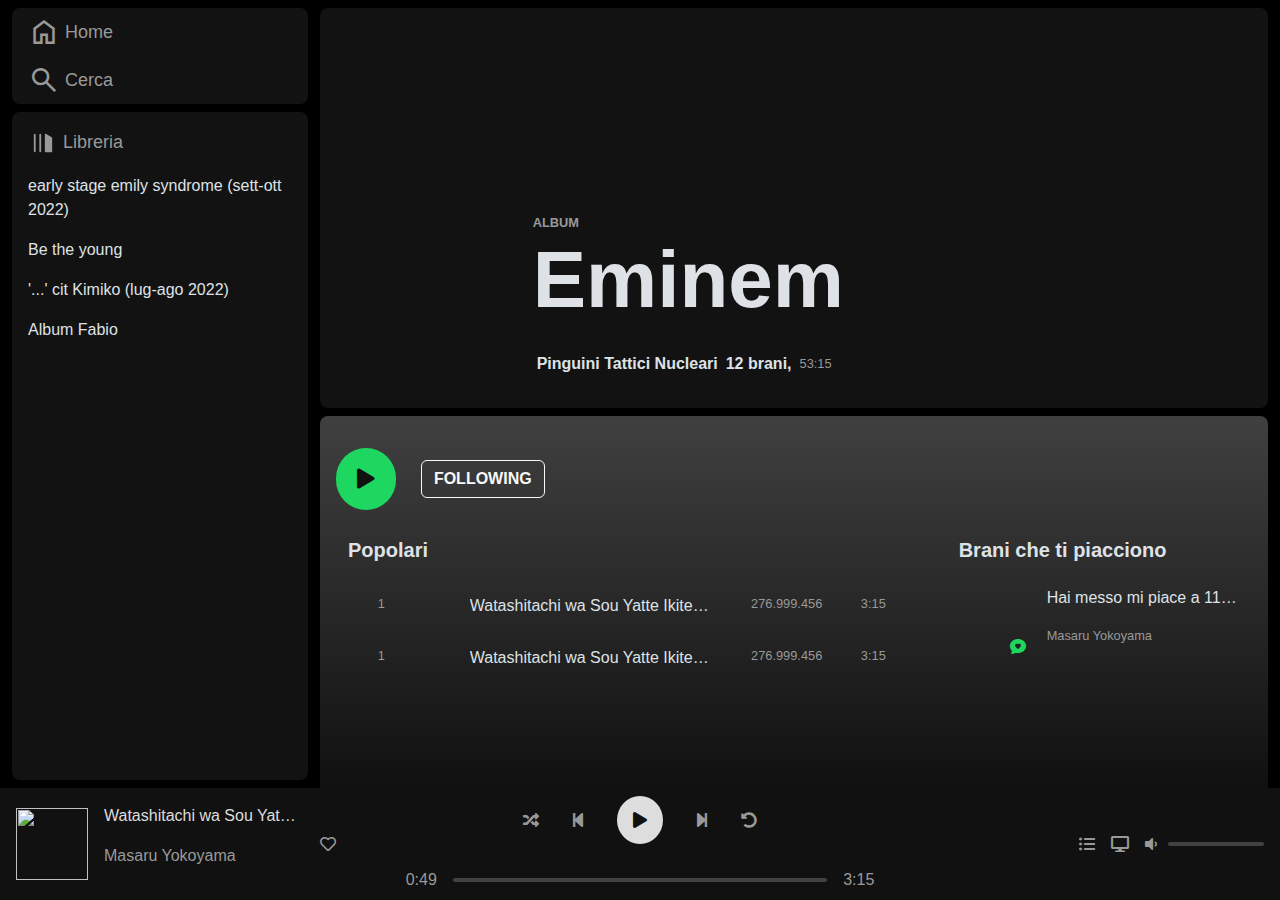
==== album.html @ b67a8862 "Started Artist" ====
<!DOCTYPE html>
<html lang="it">

<head>
  <meta charset="UTF-8" />
  <meta name="viewport" content="width=device-width, initial-scale=1.0" />
  <title>Spotify</title>

  <!-- Bootstrap -->
  <link href="https://cdn.jsdelivr.net/npm/bootstrap@5.3.3/dist/css/bootstrap.min.css" rel="stylesheet"
    integrity="sha384-QWTKZyjpPEjISv5WaRU9OFeRpok6YctnYmDr5pNlyT2bRjXh0JMhjY6hW+ALEwIH" crossorigin="anonymous" />
  <link rel="stylesheet" href="https://cdn.jsdelivr.net/npm/bootstrap-icons@1.11.3/font/bootstrap-icons.min.css" />
  <link rel="stylesheet" href="https://cdnjs.cloudflare.com/ajax/libs/font-awesome/5.15.4/css/all.min.css"
    integrity="sha512-1ycn6IcaQQ40/MKBW2W4Rhis/DbILU74C1vSrLJxCq57o941Ym01SwNsOMqvEBFlcgUa6xLiPY/NS5R+E6ztJQ=="
    crossorigin="anonymous" referrerpolicy="no-referrer" />
  <link rel="stylesheet"
    href="https://fonts.googleapis.com/css2?family=Material+Symbols+Outlined:opsz,wght,FILL,GRAD@24,200,0,0" />
  <link rel="stylesheet" href="assets/css/style.css" />
</head>

<body data-bs-theme="dark">
  <div class="container-fluid mainHeight">
    <div class="row">
      <div class="col-3">
        <nav class="parte_grigia rounded-3 my-2">
          <ul class="nav flex-column">
            <li class="nav-item">
              <a class="nav-link d-flex align-items-center fs-6" aria-current="page" href="index.html"><span
                  class="material-symbols-outlined fs-2"> home </span>&nbsp;Home</a>
            </li>
            <li class="nav-item">
              <a class="nav-link d-flex align-items-center fs-6" href="#"><span class="material-symbols-outlined fs-2">
                  search </span>&nbsp;Cerca</a>
            </li>
          </ul>
        </nav>
        <aside class="parte_grigia rounded-3 p-3 my-2">
          <!--da popolare con js-->
          <a href="#" class="nav-link fs-6 mb-3"><svg data-encore-id="icon" role="img" aria-hidden="true"
              viewBox="0 0 24 24" class="Svg-sc-ytk21e-0 bneLcE">
              <path
                d="M3 22a1 1 0 0 1-1-1V3a1 1 0 0 1 2 0v18a1 1 0 0 1-1 1zM15.5 2.134A1 1 0 0 0 14 3v18a1 1 0 0 0 1 1h6a1 1 0 0 0 1-1V6.464a1 1 0 0 0-.5-.866l-6-3.464zM9 2a1 1 0 0 0-1 1v18a1 1 0 1 0 2 0V3a1 1 0 0 0-1-1z">
              </path>
            </svg>
            Libreria</a>
          <p>early stage emily syndrome (sett-ott 2022)</p>
          <p></p>
          <p>Be the young</p>
          <p>'...' cit Kimiko (lug-ago 2022)</p>
          <p id="5327691">Album Fabio</p>
        </aside>
      </div>

      <main class="col-9 ps-0">
        <div class="parte_grigia rounded-3 p-3 my-2 d-flex flex-column justify-content-end" id="artistImage">

          <div class="container">
            <div class="row">
              <div class="col-2 mx-3">

                <div class="col-1">
                  <img
                    src="https://hips.hearstapps.com/hmg-prod/images/eminem-a-k-a-marshall-bruce-mathers-iii-attends-a-ceremony-news-photo-1698936282.jpg?crop=1.00xw:0.667xh;0,0.0380xh&resize=640:*"
                    alt="" id="cover" width="200px" />

                </div>

              </div>
              <div class="col-9">
                <div class="align-items-center">
                  <p class="fw-bold newclass mt-3 mb-0">ALBUM</p>
                </div>
                <h1 class="fw-bold display-1" id="artistName">Eminem</h1>

                <div class="d-flex align-items-center">
                  <div>
                    <img
                      src="https://hips.hearstapps.com/hmg-prod/images/eminem-a-k-a-marshall-bruce-mathers-iii-attends-a-ceremony-news-photo-1698936282.jpg?crop=1.00xw:0.667xh;0,0.0380xh&resize=640:*"
                      alt="" id="cover" width="25px" class="rounded-5 mb-1" />

                  </div>
                  <p class="fw-bold d-inline mt-3 mx-1">Pinguini Tattici Nucleari</p>
                  <p class="fw-bold d-inline mt-3 mx-1">12 brani,</p>
                  <p class=" newclass d-inline mt-3 mx-1">53:15</p>
                </div>
              </div>
            </div>
          </div>
        </div>


        <div class="rounded-3 p-3 my-2 sfondoGradiente">
          <p class="mt-3">
            <button class="btn rounded-5 text-black p-0 fs-5" id="btnGreen">
              <i class="play-pause fas fa-play" id="play"></i></button>&nbsp;
            <button class="btn btn-outline-light ms-3 fw-semibold">
              FOLLOWING
            </button>
          </p>
          <div class="container-fluid mt-4">
            <div class="row py-1">
              <!-- Contenitore 1 (8 colonne) -->
              <div class="col-8">
                <h5 class="fw-bold mb-4">Popolari</h5>

                <div class="container">
                  <div class="row">
                    <!-- Div 1 (1 colonne) -->
                    <div class="col-1 text-end newclass pt-2">
                      <p>1</p>
                    </div>

                    <!-- Div 2 (2 colonne) -->
                    <div class="col-1">
                      <img
                        src="https://hips.hearstapps.com/hmg-prod/images/eminem-a-k-a-marshall-bruce-mathers-iii-attends-a-ceremony-news-photo-1698936282.jpg?crop=1.00xw:0.667xh;0,0.0380xh&resize=640:*"
                        alt="" id="cover" width="40px" />

                    </div>

                    <!-- Div 3 (4 colonne) -->
                    <div class="col-6 px-4">
                      <p class="title pt-2" id="music-title">
                        Watashitachi wa Sou Yatte Ikite Iku Jinshu na no
                      </p>
                    </div>

                    <!-- Div 4 (2 colonne) -->
                    <div class="col-md-2 newclass pt-2">
                      <p>276.999.456</p>
                    </div>

                    <!-- Div 5 (2 colonne) -->
                    <div class="col-md-2 px-4 newclass pt-2">
                      <p>3:15</p>
                    </div>

                  </div>

                  <div class="row py-1">
                    <!-- Div 1 (1 colonne) -->
                    <div class="col-1 text-end newclass pt-2">
                      <p>1</p>
                    </div>

                    <!-- Div 2 (2 colonne) -->
                    <div class="col-1">
                      <img
                        src="https://hips.hearstapps.com/hmg-prod/images/eminem-a-k-a-marshall-bruce-mathers-iii-attends-a-ceremony-news-photo-1698936282.jpg?crop=1.00xw:0.667xh;0,0.0380xh&resize=640:*"
                        alt="" id="cover" width="40px" />

                    </div>

                    <!-- Div 3 (4 colonne) -->
                    <div class="col-6 px-4">
                      <p class="title pt-2" id="music-title">
                        Watashitachi wa Sou Yatte Ikite Iku Jinshu na no
                      </p>
                    </div>

                    <!-- Div 4 (2 colonne) -->
                    <div class="col-md-2 newclass pt-2">
                      <p>276.999.456</p>
                    </div>

                    <!-- Div 5 (2 colonne) -->
                    <div class="col-md-2 px-4 newclass pt-2">
                      <p>3:15</p>
                    </div>

                  </div>

                </div>
              </div>

              <!-- Contenitore 2 (4 colonne) -->
              <div class="col-4">
                <h5 class="fw-bold mb-4">Brani che ti piacciono</h5>
                <div class="song-infos">
                  <div class="image-container" style="position: relative; display: inline-block;">
                    <img
                      src="https://hips.hearstapps.com/hmg-prod/images/eminem-a-k-a-marshall-bruce-mathers-iii-attends-a-ceremony-news-photo-1698936282.jpg?crop=1.00xw:0.667xh;0,0.0380xh&resize=640:*"
                      alt="" id="cover" class="rounded-5" style="max-width: 100%; height: auto; display: block;" />
                    <i class="bi bi-chat-heart-fill"
                      style="color: #1ed760; position: absolute; bottom: 1px; right: 5px;"></i>
                  </div>
                  <div class="song-description">
                    <p class="title" id="music-title">
                      Hai messo mi piace a 11 brani di quest'artista
                    </p>
                    <p class="artist newclass" id="music-artist">Masaru Yokoyama</p>
                  </div>
                </div>
              </div>

              <div class="col-12"></div>
            </div>
          </div>
        </div>
        <footer>
          <div class="container">
            <div class="row">
              <div class="col-12 col-md-6 col-lg-3">
                <p class="fw-bold">Azienda</p>
                <p><a href="#" class="linkFooter">Chi siamo</a></p>
                <p><a href="#" class="linkFooter">Opportunità di lavoro</a></p>
                <p><a href="#" class="linkFooter">For the Record</a></p>
              </div>
              <div class="col-12 col-md-6 col-lg-3">
                <p class="fw-bold">Community</p>
                <p><a href="#" class="linkFooter">Per artisti</a></p>
                <p><a href="#" class="linkFooter">Sviluppatori</a></p>
                <p><a href="#" class="linkFooter">Pubblicità</a></p>
                <p><a href="#" class="linkFooter">Investitori</a></p>
                <p><a href="#" class="linkFooter">Venditori</a></p>
              </div>
              <div class="col-12 col-md-6 col-lg-3">
                <p class="fw-bold">Link utili</p>
                <p><a href="#" class="linkFooter">Assistenza</a></p>
                <p><a href="#" class="linkFooter">App per cellulare gratuita</a></p>
                <p><a href="#" class="linkFooter">Diritti del consumatore</a></p>
              </div>
              <div class="col-12 col-md-6 col-lg-3">
                <p>
                  <a href="#" class="mx-2">
                    <svg xmlns="http://www.w3.org/2000/svg" width="24" height="24" fill="currentColor"
                      class="bi bi-twitter-x" viewBox="0 0 16 16">
                      <path
                        d="M12.6.75h2.454l-5.36 6.142L16 15.25h-4.937l-3.867-5.07-4.425 5.07H.316l5.733-6.57L0 .75h5.063l3.495 4.633L12.601.75Zm-.86 13.028h1.36L4.323 2.145H2.865z" />
                    </svg>
                  </a>
                  <a href="#" class="mx-2">
                    <svg xmlns="http://www.w3.org/2000/svg" width="24" height="24" fill="currentColor"
                      class="bi bi-facebook" viewBox="0 0 16 16">
                      <path
                        d="M16 8.049c0-4.446-3.582-8.05-8-8.05C3.58 0-.002 3.603-.002 8.05c0 4.017 2.926 7.347 6.75 7.951v-5.625h-2.03V8.05H6.75V6.275c0-2.017 1.195-3.131 3.022-3.131.876 0 1.791.157 1.791.157v1.98h-1.009c-.993 0-1.303.621-1.303 1.258v1.51h2.218l-.354 2.326H9.25V16c3.824-.604 6.75-3.934 6.75-7.951" />
                    </svg>
                  </a>
                  <a href="#" class="mx-2">
                    <svg xmlns="http://www.w3.org/2000/svg" width="24" height="24" fill="currentColor"
                      class="bi bi-instagram" viewBox="0 0 16 16">
                      <path
                        d="M8 0C5.829 0 5.556.01 4.703.048 3.85.088 3.269.222 2.76.42a3.9 3.9 0 0 0-1.417.923A3.9 3.9 0 0 0 .42 2.76C.222 3.268.087 3.85.048 4.7.01 5.555 0 5.827 0 8.001c0 2.172.01 2.444.048 3.297.04.852.174 1.433.372 1.942.205.526.478.972.923 1.417.444.445.89.719 1.416.923.51.198 1.09.333 1.942.372C5.555 15.99 5.827 16 8 16s2.444-.01 3.298-.048c.851-.04 1.434-.174 1.943-.372a3.9 3.9 0 0 0 1.416-.923c.445-.445.718-.891.923-1.417.197-.509.332-1.09.372-1.942C15.99 10.445 16 10.173 16 8s-.01-2.445-.048-3.299c-.04-.851-.175-1.433-.372-1.941a3.9 3.9 0 0 0-.923-1.417A3.9 3.9 0 0 0 13.24.42c-.51-.198-1.092-.333-1.943-.372C10.443.01 10.172 0 7.998 0zm-.717 1.442h.718c2.136 0 2.389.007 3.232.046.78.035 1.204.166 1.486.275.373.145.64.319.92.599s.453.546.598.92c.11.281.24.705.275 1.485.039.843.047 1.096.047 3.231s-.008 2.389-.047 3.232c-.035.78-.166 1.203-.275 1.485a2.5 2.5 0 0 1-.599.919c-.28.28-.546.453-.92.598-.28.11-.704.24-1.485.276-.843.038-1.096.047-3.232.047s-2.39-.009-3.233-.047c-.78-.036-1.203-.166-1.485-.276a2.5 2.5 0 0 1-.92-.598 2.5 2.5 0 0 1-.6-.92c-.109-.281-.24-.705-.275-1.485-.038-.843-.046-1.096-.046-3.233s.008-2.388.046-3.231c.036-.78.166-1.204.276-1.486.145-.373.319-.64.599-.92s.546-.453.92-.598c.282-.11.705-.24 1.485-.276.738-.034 1.024-.044 2.515-.045zm4.988 1.328a.96.96 0 1 0 0 1.92.96.96 0 0 0 0-1.92m-4.27 1.122a4.109 4.109 0 1 0 0 8.217 4.109 4.109 0 0 0 0-8.217m0 1.441a2.667 2.667 0 1 1 0 5.334 2.667 2.667 0 0 1 0-5.334" />
                    </svg>
                  </a>
                </p>
              </div>

            </div>
          </div>
        </footer>
      </main>
    </div>
  </div>
  <div class="container-fluid height_fixed">
    <div class="row">
      <div class="col-12 p-0">
        <!-- player -->
        <div class="music-player">
          <div class="song-bar">
            <div class="song-infos">
              <div class="image-container">
                <img
                  src="https://hips.hearstapps.com/hmg-prod/images/eminem-a-k-a-marshall-bruce-mathers-iii-attends-a-ceremony-news-photo-1698936282.jpg?crop=1.00xw:0.667xh;0,0.0380xh&resize=640:*"
                  alt="" id="cover" />
              </div>
              <div class="song-description">
                <p class="title" id="music-title">
                  Watashitachi wa Sou Yatte Ikite Iku Jinshu na no
                </p>
                <p class="artist" id="music-artist">Masaru Yokoyama</p>
              </div>
            </div>
            <div class="icons">
              <i class="far fa-heart"></i>
              <!-- <i class="fas fa-compress"></i> -->
            </div>
          </div>
          <div class="progress-controller">
            <div class="control-buttons">
              <i class="fas fa-random"></i>
              <i class="fas fa-step-backward" id="prev"></i>
              <i class="play-pause fas fa-play" id="play"></i>
              <i class="fas fa-step-forward" id="next"></i>
              <i class="fas fa-undo-alt"></i>
            </div>
            <div class="progress-container">
              <span id="current-time">0:49</span>
              <div class="progress-bar">
                <div class="progress" id="progress"></div>
              </div>
              <span id="duration">3:15</span>
            </div>
          </div>
          <div class="other-features">
            <i class="fas fa-list-ul"></i>
            <i class="fas fa-desktop"></i>
            <div class="volume-bar">
              <i class="fas fa-volume-down"></i>
              <div class="progress-bar">
                <div class="progress"></div>
              </div>
            </div>
          </div>
        </div>
      </div>
    </div>
  </div>

  <script src="https://cdn.jsdelivr.net/npm/bootstrap@5.3.3/dist/js/bootstrap.bundle.min.js"
    integrity="sha384-YvpcrYf0tY3lHB60NNkmXc5s9fDVZLESaAA55NDzOxhy9GkcIdslK1eN7N6jIeHz"
    crossorigin="anonymous"></script>
  <script src="assets/script/index.js"></script>
</body>

</html>
---- assets/css/style.css ----
@font-face {
    font-family: "Circular";
    src: url(../fonts/CircularStd-Light.otf) format('opentype');
    font-weight: 300;
    font-style: normal;
  }
  @font-face {
    font-family: "Circular";
    src: url(../fonts/CircularStd-LightItalic.otf) format('opentype');
    font-weight: 300;
    font-style: italic;
  }
  @font-face {
    font-family: "Circular";
    src: url(../fonts/CircularStd-Bold.otf) format('opentype');
    font-weight: 400;
    font-style: normal;
  }
  @font-face {
    font-family: "Circular";
    src: url(../fonts/CircularStd-BookItalic.otf) format('opentype');
    font-weight: 400;
    font-style: italic;
  }
  @font-face {
    font-family: "Circular";
    src: url(../fonts/CircularStd-Medium.otf) format('opentype');
    font-weight: 500;
    font-style: normal;
  }
  @font-face {
    font-family: "Circular";
    src: url(../fonts/CircularStd-MediumItalic.otf) format('opentype');
    font-weight: 500;
    font-style: italic;
  }
  @font-face {
    font-family: "Circular";
    src: url(../fonts/CircularStd-MediumItalic.otf) format('opentype'); 
    font-weight: 500;
    font-style: italic;
  }
  @font-face {
    font-family: "Circular";
    src: url(../fonts/CircularStd-Bold.otf) format('opentype');
    font-weight: 700;
    font-style: normal;
  }
  @font-face {
    font-family: "Circular";
    src: url(../fonts/CircularStd-BoldItalic.otf) format('opentype');
    font-weight: 700;
    font-style: italic;
  }
  @font-face {
    font-family: "Circular";
    src: url(../fonts/CircularStd-Black.otf) format('opentype');
    font-weight: 900;
    font-style: normal;
  }
  @font-face {
    font-family: "Circular";
    src: url(../fonts/CircularStd-BlackItalic.otf) format('opentype');
    font-weight: 900;
    font-style: italic;
  }

body {
    margin: 0;
    padding: 0;
    background-color: black;
    box-sizing: border-box;
    font-family: "Circular", sans-serif;
}

::-webkit-scrollbar {
    width: 10px;
}

::-webkit-scrollbar-track {
    background: transparent; 
}

::-webkit-scrollbar-thumb {
    background: #232323; 
    border-radius: 10px;
}

::-webkit-scrollbar-thumb:hover {
    background: #555; 
  }
   


/*NAVBAR*/
.nav-link{
    text-decoration: none;
    color: #999 !important;
    font-size: large !important;
}

.nav-link:hover{
    color: white !important;
}

.parte_grigia{
    background-color: #121212;
}

/*ASIDE*/
aside{
    overflow-y: scroll;
    height: calc((100vh) - 112px - 120px);
}

svg {
    width: 30px;
    fill: #999;
    padding: 4px;
}

svg:hover {
    fill: white;
}

/* Main */
main{
    height: calc((100vh) - 112px);
    overflow-y: scroll;
}

a:link,
a:visited {
    text-decoration: none;
    color: white;
}

a:link:hover,
a:visited:hover {
    text-decoration: underline;
}

#immagineAnnuncio{
    aspect-ratio: 1/1;
}

.mainHeight{
    min-height: calc((100vh) - 112px);
}

#titoloneMain {
    font-size: 70px;
}

#btnGreen,
#btnGreenPlay{
    background-color: #1ED760;
}

#btnBlack{
    background-color: black;
}

#btnGreen:hover,
#btnBlack:hover {
    transform: scale(1.1);
}

#cardOrizzontale{
    min-height: 80px;
    background-color: #404040;
}

.card{
    background-color: #232323;
    font-size: 14px;
}

.backgroundGray{
    background-color: #404040;
}

.miniatura{
    width: 50px;
    margin-right: 10px;
}

/*BODY Artist.html*/

#artistImage{
    min-height: 400px;
    background-repeat: no-repeat;
    background-size: cover;
}

.sfondoGradiente{
    height: 500px;
    background: linear-gradient(to bottom, #404040, black);
}


/* FOOTER */

.linkFooter:link,
.linkFooter:visited{
    color: #999;
}

.linkFooter{
    font-size: 14px;
}

/*PLAYER*/
.music-player {
    --primary-color: #ddd;
    --secondary-color: #999;
    --green-color: #2d5;
    --padding: 1em;
    background-color: #111;
    display: flex;
    justify-content: center;
    align-items: center;
    position: relative;

    height: 7rem;
    padding: var(--padding);
    color: var(--primary-color);
}
i{
    color: var(--secondary-color);
}
i:hover{
    color: var(--primary-color);
}
.song-bar {
    position: absolute;
    left: var(--padding);

    display: flex;
    flex-direction: row;
    align-items: center;
    justify-content: flex-start;
    gap: 1.5rem;
    width: 25%;
}

.song-infos {
    display: flex;
    align-items: center;
    gap: 1em;
}
.image-container {
    --size: 4.5em;
    flex-shrink: 0;
    width: var(--size);
    height: var(--size);
}
.image-container img {
    width: 100%;
    height: 100%;
    object-fit: cover;
}
.song-description h2 {
    margin: 0.2em;
}
.title,
.artist {
    display: -webkit-box;
    -webkit-box-orient: vertical;
    -webkit-line-clamp: 1;
    overflow: hidden;
}
.title:hover,
.artist:hover {
    text-decoration: underline;
}
.artist{
    color: var(--secondary-color);
}
.icons{
    display: flex;
    gap: 1em;
}
.progress-controller{
    width: 100%;
    display: flex;
    justify-content: center;
    flex-direction: column;
    align-items: center;
    gap: 1.5em;
    color: var(--secondary-color);
}
.control-buttons{
    display: flex;
    align-items: center;
    gap: 2em;
}
.play-pause{
    display: inline-block;
    padding: 1em;
    background-color: var(--primary-color);
    color: #111;
    border-radius: 50%;
}
.play-pause:hover{
    transform: scale(1.1);
    color: #111;
}
.progress-container{
    width: 100%;
    display: flex;
    align-items: center;
    justify-content: center;
    gap: 1em;
}
.progress-bar{
    height: 4px;
    border-radius: 10px;
    width: 30%;
    background-color: #ccc4;
}
.progress{
    position: relative;
    height: 100%;
    width: 0%;
    border-radius: 10px;
    background-color: var(--secondary-color);
}
.progress-bar:hover .progress{
    background-color: var(--green-color);
}
.progress-bar:hover .progress::after{
    content: "";
    position: absolute;
    --size: 1em;
    width: var(--size);
    height: var(--size);
    right: 0;
    border-radius: 50%;
    background-color: var(--primary-color);
    transform: translate(50%, calc(2px - 50%));
}
.other-features{
    position: absolute;
    right: var(--padding);
    display: flex;
    flex-direction: row;
    gap: 1em;
}
.volume-bar{
    display: flex;
    align-items: center;
    gap: .7em;
}
.volume-bar .progress-bar{
    width: 6em;
}
.volume-bar .progress-bar:hover .progress::after{
    --size: .8em;
}


.newclass{
    color: #999;
    font-size: 0.8rem;
}
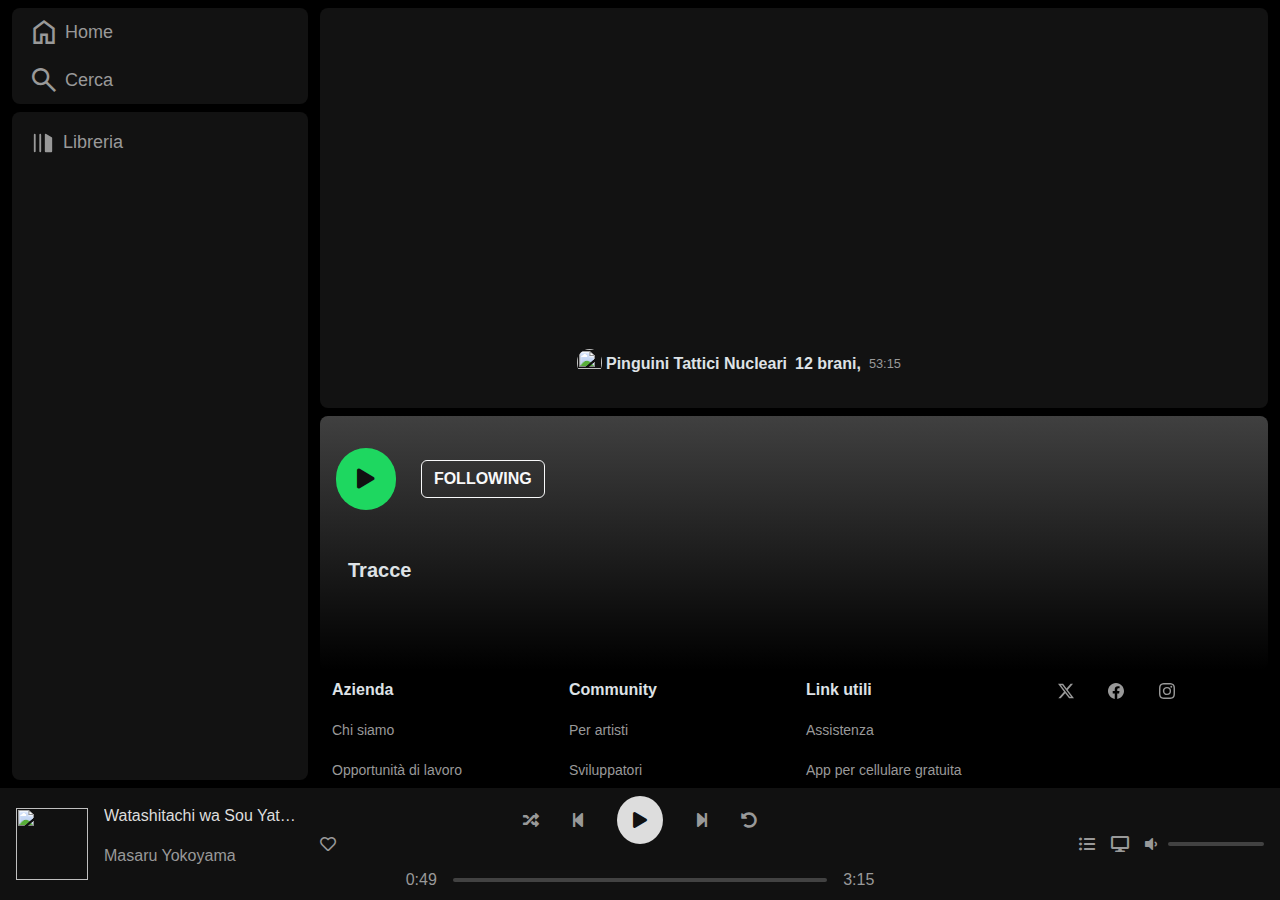
==== commit 17f53732: "final commit 14 mar" ====
--- a/album.html
+++ b/album.html
@@ -34,54 +34,42 @@
             </li>
           </ul>
         </nav>
-        <aside class="parte_grigia rounded-3 p-3 my-2">
+        <aside class="parte_grigia rounded-3 p-3 my-2" id="contenitoreLibreria">
           <!--da popolare con js-->
-          <a href="#" class="nav-link fs-6 mb-3"><svg data-encore-id="icon" role="img" aria-hidden="true"
+          <a href="#" class="nav-link fs-6 mb-4"><svg data-encore-id="icon" role="img" aria-hidden="true"
               viewBox="0 0 24 24" class="Svg-sc-ytk21e-0 bneLcE">
               <path
                 d="M3 22a1 1 0 0 1-1-1V3a1 1 0 0 1 2 0v18a1 1 0 0 1-1 1zM15.5 2.134A1 1 0 0 0 14 3v18a1 1 0 0 0 1 1h6a1 1 0 0 0 1-1V6.464a1 1 0 0 0-.5-.866l-6-3.464zM9 2a1 1 0 0 0-1 1v18a1 1 0 1 0 2 0V3a1 1 0 0 0-1-1z">
               </path>
             </svg>
-            Libreria</a>
-          <p>early stage emily syndrome (sett-ott 2022)</p>
-          <p></p>
-          <p>Be the young</p>
-          <p>'...' cit Kimiko (lug-ago 2022)</p>
-          <p id="5327691">Album Fabio</p>
+            Libreria
+          </a>
         </aside>
       </div>
 
       <main class="col-9 ps-0">
-        <div class="parte_grigia rounded-3 p-3 my-2 d-flex flex-column justify-content-end" id="artistImage">
+        <div class="parte_grigia rounded-3 p-3 my-2 d-flex flex-column justify-content-end" id="albumBackground" >
 
           <div class="container">
             <div class="row">
-              <div class="col-2 mx-3">
-
-                <div class="col-1">
-                  <img
-                    src="https://hips.hearstapps.com/hmg-prod/images/eminem-a-k-a-marshall-bruce-mathers-iii-attends-a-ceremony-news-photo-1698936282.jpg?crop=1.00xw:0.667xh;0,0.0380xh&resize=640:*"
-                    alt="" id="cover" width="200px" />
-
-                </div>
-
+              <div class="col-3 d-flex justify-content-center align-items-center">
+                  <img src="" alt="" class="img-fluid" id="albumImage"/>
               </div>
               <div class="col-9">
                 <div class="align-items-center">
-                  <p class="fw-bold newclass mt-3 mb-0">ALBUM</p>
+                  <p class="fw-bold newclass mt-3 mb-0"></p>
                 </div>
-                <h1 class="fw-bold display-1" id="artistName">Eminem</h1>
-
+                <h1 class="fw-bold display-1" id="albumName"></h1>
                 <div class="d-flex align-items-center">
                   <div>
                     <img
-                      src="https://hips.hearstapps.com/hmg-prod/images/eminem-a-k-a-marshall-bruce-mathers-iii-attends-a-ceremony-news-photo-1698936282.jpg?crop=1.00xw:0.667xh;0,0.0380xh&resize=640:*"
-                      alt="" id="cover" width="25px" class="rounded-5 mb-1" />
+                      src=""
+                      alt="" id="artistImageThumbnail" width="25px" height="25px" class="rounded-5 mb-1 img-fluid"/>
 
                   </div>
-                  <p class="fw-bold d-inline mt-3 mx-1">Pinguini Tattici Nucleari</p>
-                  <p class="fw-bold d-inline mt-3 mx-1">12 brani,</p>
-                  <p class=" newclass d-inline mt-3 mx-1">53:15</p>
+                  <p class="fw-bold d-inline mt-3 mx-1" id="artistName">Pinguini Tattici Nucleari</p>
+                  <p class="fw-bold d-inline mt-3 mx-1" id="nbTracks">12 brani,</p>
+                  <p class=" newclass d-inline mt-3 mx-1"id='albumDuration'>53:15</p>
                 </div>
               </div>
             </div>
@@ -97,104 +85,20 @@
               FOLLOWING
             </button>
           </p>
-          <div class="container-fluid mt-4">
-            <div class="row py-1">
-              <!-- Contenitore 1 (8 colonne) -->
-              <div class="col-8">
-                <h5 class="fw-bold mb-4">Popolari</h5>
-
-                <div class="container">
-                  <div class="row">
-                    <!-- Div 1 (1 colonne) -->
-                    <div class="col-1 text-end newclass pt-2">
-                      <p>1</p>
-                    </div>
-
-                    <!-- Div 2 (2 colonne) -->
-                    <div class="col-1">
-                      <img
-                        src="https://hips.hearstapps.com/hmg-prod/images/eminem-a-k-a-marshall-bruce-mathers-iii-attends-a-ceremony-news-photo-1698936282.jpg?crop=1.00xw:0.667xh;0,0.0380xh&resize=640:*"
-                        alt="" id="cover" width="40px" />
-
-                    </div>
-
-                    <!-- Div 3 (4 colonne) -->
-                    <div class="col-6 px-4">
-                      <p class="title pt-2" id="music-title">
-                        Watashitachi wa Sou Yatte Ikite Iku Jinshu na no
-                      </p>
-                    </div>
-
-                    <!-- Div 4 (2 colonne) -->
-                    <div class="col-md-2 newclass pt-2">
-                      <p>276.999.456</p>
-                    </div>
-
-                    <!-- Div 5 (2 colonne) -->
-                    <div class="col-md-2 px-4 newclass pt-2">
-                      <p>3:15</p>
-                    </div>
-
-                  </div>
-
-                  <div class="row py-1">
-                    <!-- Div 1 (1 colonne) -->
-                    <div class="col-1 text-end newclass pt-2">
-                      <p>1</p>
-                    </div>
-
-                    <!-- Div 2 (2 colonne) -->
-                    <div class="col-1">
-                      <img
-                        src="https://hips.hearstapps.com/hmg-prod/images/eminem-a-k-a-marshall-bruce-mathers-iii-attends-a-ceremony-news-photo-1698936282.jpg?crop=1.00xw:0.667xh;0,0.0380xh&resize=640:*"
-                        alt="" id="cover" width="40px" />
-
-                    </div>
-
-                    <!-- Div 3 (4 colonne) -->
-                    <div class="col-6 px-4">
-                      <p class="title pt-2" id="music-title">
-                        Watashitachi wa Sou Yatte Ikite Iku Jinshu na no
-                      </p>
-                    </div>
-
-                    <!-- Div 4 (2 colonne) -->
-                    <div class="col-md-2 newclass pt-2">
-                      <p>276.999.456</p>
-                    </div>
-
-                    <!-- Div 5 (2 colonne) -->
-                    <div class="col-md-2 px-4 newclass pt-2">
-                      <p>3:15</p>
-                    </div>
-
-                  </div>
-
-                </div>
-              </div>
+          <div class="container-fluid my-5">
+            <h5 class="fw-bold mb-4">Tracce</h5>
+              <div class="container-fluid" id="contenitoreTracce">
+                <div class="row">
+                  
+                </div>              
+              </div>
+              
 
               <!-- Contenitore 2 (4 colonne) -->
-              <div class="col-4">
-                <h5 class="fw-bold mb-4">Brani che ti piacciono</h5>
-                <div class="song-infos">
-                  <div class="image-container" style="position: relative; display: inline-block;">
-                    <img
-                      src="https://hips.hearstapps.com/hmg-prod/images/eminem-a-k-a-marshall-bruce-mathers-iii-attends-a-ceremony-news-photo-1698936282.jpg?crop=1.00xw:0.667xh;0,0.0380xh&resize=640:*"
-                      alt="" id="cover" class="rounded-5" style="max-width: 100%; height: auto; display: block;" />
-                    <i class="bi bi-chat-heart-fill"
-                      style="color: #1ed760; position: absolute; bottom: 1px; right: 5px;"></i>
-                  </div>
-                  <div class="song-description">
-                    <p class="title" id="music-title">
-                      Hai messo mi piace a 11 brani di quest'artista
-                    </p>
-                    <p class="artist newclass" id="music-artist">Masaru Yokoyama</p>
-                  </div>
-                </div>
-              </div>
+
 
               <div class="col-12"></div>
-            </div>
+            
           </div>
         </div>
         <footer>
@@ -310,7 +214,7 @@
   <script src="https://cdn.jsdelivr.net/npm/bootstrap@5.3.3/dist/js/bootstrap.bundle.min.js"
     integrity="sha384-YvpcrYf0tY3lHB60NNkmXc5s9fDVZLESaAA55NDzOxhy9GkcIdslK1eN7N6jIeHz"
     crossorigin="anonymous"></script>
-  <script src="assets/script/index.js"></script>
+  <script src="assets/script/album.js"></script>
 </body>
 
 </html>--- a/assets/css/style.css
+++ b/assets/css/style.css
@@ -123,6 +123,14 @@
     fill: white;
 }
 
+.albumLibreria{
+    font-size: 14px !important;
+}
+
+.img-libreria{
+    max-width: 70px;
+}
+
 /* Main */
 main{
     height: calc((100vh) - 112px);
@@ -194,10 +202,20 @@
 }
 
 .sfondoGradiente{
-    height: 500px;
     background: linear-gradient(to bottom, #404040, black);
 }
 
+/*BODY Album.html*/
+.min40{
+    min-width: 40px;
+}
+
+#albumBackground{
+    min-height: 400px;
+    backdrop-filter: blur(15px);
+    background-repeat: no-repeat;
+    background-size: cover;
+}
 
 /* FOOTER */
 
@@ -363,4 +381,24 @@
 .newclass{
     color: #999;
     font-size: 0.8rem;
-}+}
+
+
+/*PLAYER ESTERNO*/
+
+
+  /* Modal */
+
+  .modal{
+    margin: 0 auto;
+  }
+
+  .modal-dialog{
+    max-width: none;
+    margin: 0 auto;
+    height: 100vh;
+  }
+  .modal-content{
+    height: 100vh;
+    background-color: black;
+  }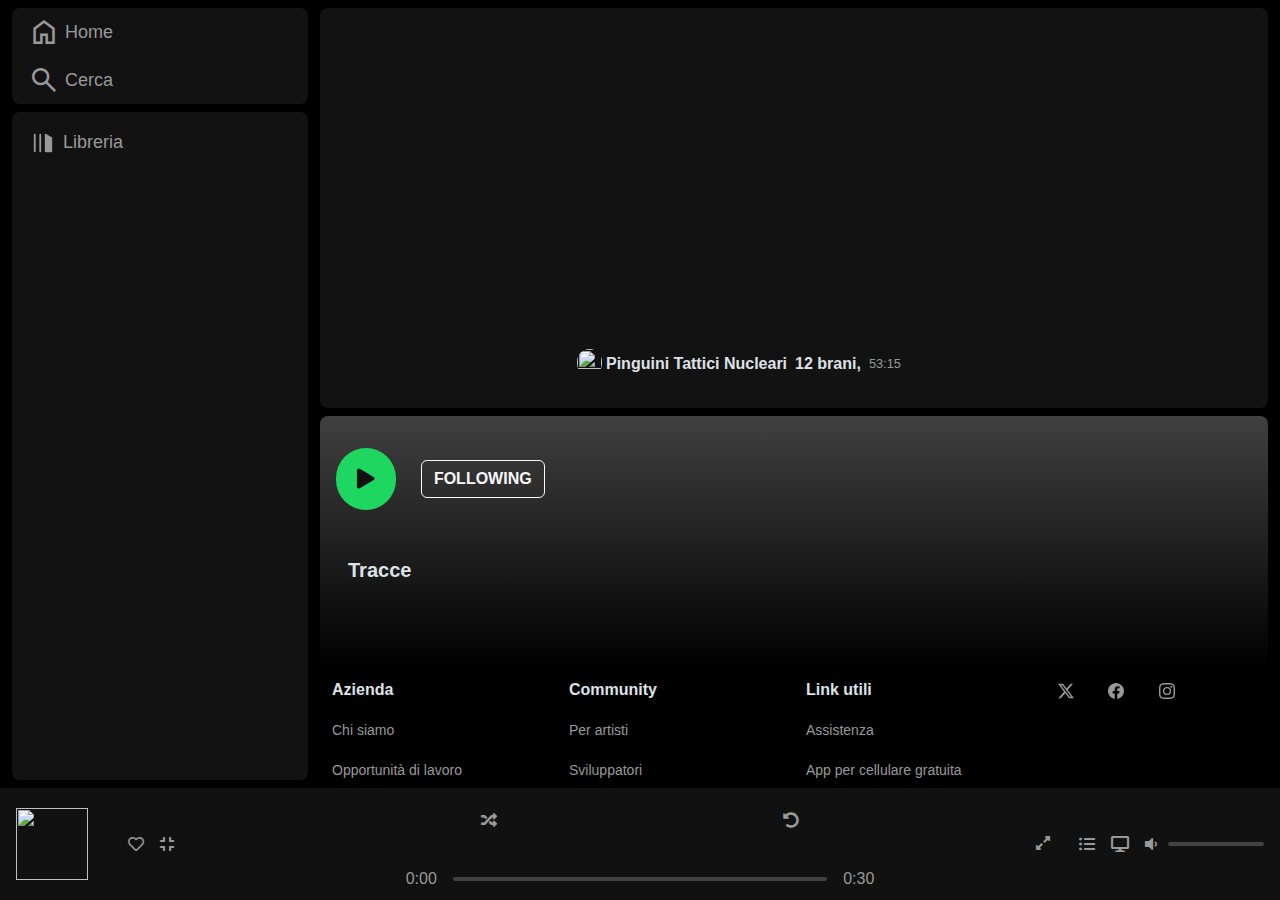
==== commit fa750f14: "finished" ====
--- a/album.html
+++ b/album.html
@@ -4,7 +4,7 @@
 <head>
   <meta charset="UTF-8" />
   <meta name="viewport" content="width=device-width, initial-scale=1.0" />
-  <title>Spotify</title>
+  <title>Album Page</title>
 
   <!-- Bootstrap -->
   <link href="https://cdn.jsdelivr.net/npm/bootstrap@5.3.3/dist/css/bootstrap.min.css" rel="stylesheet"
@@ -15,6 +15,9 @@
     crossorigin="anonymous" referrerpolicy="no-referrer" />
   <link rel="stylesheet"
     href="https://fonts.googleapis.com/css2?family=Material+Symbols+Outlined:opsz,wght,FILL,GRAD@24,200,0,0" />
+  <link rel="stylesheet" href="https://cdnjs.cloudflare.com/ajax/libs/font-awesome/6.5.1/css/all.min.css"
+    integrity="sha512-DTOQO9RWCH3ppGqcWaEA1BIZOC6xxalwEsw9c2QQeAIftl+Vegovlnee1c9QX4TctnWMn13TZye+giMm8e2LwA=="
+    crossorigin="anonymous" referrerpolicy="no-referrer" />
   <link rel="stylesheet" href="assets/css/style.css" />
 </head>
 
@@ -25,18 +28,24 @@
         <nav class="parte_grigia rounded-3 my-2">
           <ul class="nav flex-column">
             <li class="nav-item">
-              <a class="nav-link d-flex align-items-center fs-6" aria-current="page" href="index.html"><span
-                  class="material-symbols-outlined fs-2"> home </span>&nbsp;Home</a>
+              <a class="nav-link d-flex align-items-center fs-6 noUnderline" aria-current="page" href="index.html">
+                <span
+                class="material-symbols-outlined fs-2">
+                home
+              </span>
+              &nbsp;Home
+            </a>
             </li>
             <li class="nav-item">
-              <a class="nav-link d-flex align-items-center fs-6" href="#"><span class="material-symbols-outlined fs-2">
+              <a class="nav-link d-flex align-items-center fs-6 noUnderline" href="index.html?id=cerca"><span
+                  class="material-symbols-outlined fs-2">
                   search </span>&nbsp;Cerca</a>
             </li>
           </ul>
         </nav>
         <aside class="parte_grigia rounded-3 p-3 my-2" id="contenitoreLibreria">
           <!--da popolare con js-->
-          <a href="#" class="nav-link fs-6 mb-4"><svg data-encore-id="icon" role="img" aria-hidden="true"
+          <a href="#" class="nav-link fs-6 mb-4 noUnderline"><svg data-encore-id="icon" role="img" aria-hidden="true"
               viewBox="0 0 24 24" class="Svg-sc-ytk21e-0 bneLcE">
               <path
                 d="M3 22a1 1 0 0 1-1-1V3a1 1 0 0 1 2 0v18a1 1 0 0 1-1 1zM15.5 2.134A1 1 0 0 0 14 3v18a1 1 0 0 0 1 1h6a1 1 0 0 0 1-1V6.464a1 1 0 0 0-.5-.866l-6-3.464zM9 2a1 1 0 0 0-1 1v18a1 1 0 1 0 2 0V3a1 1 0 0 0-1-1z">
@@ -48,12 +57,12 @@
       </div>
 
       <main class="col-9 ps-0">
-        <div class="parte_grigia rounded-3 p-3 my-2 d-flex flex-column justify-content-end" id="albumBackground" >
+        <div class="parte_grigia rounded-3 p-3 my-2 d-flex flex-column justify-content-end" id="albumBackground">
 
           <div class="container">
             <div class="row">
               <div class="col-3 d-flex justify-content-center align-items-center">
-                  <img src="" alt="" class="img-fluid" id="albumImage"/>
+                <img src="" alt="" class="img-fluid" id="albumImage" />
               </div>
               <div class="col-9">
                 <div class="align-items-center">
@@ -62,14 +71,13 @@
                 <h1 class="fw-bold display-1" id="albumName"></h1>
                 <div class="d-flex align-items-center">
                   <div>
-                    <img
-                      src=""
-                      alt="" id="artistImageThumbnail" width="25px" height="25px" class="rounded-5 mb-1 img-fluid"/>
+                    <img src="" alt="" id="artistImageThumbnail" width="25px" height="25px"
+                      class="rounded-5 mb-1 img-fluid" />
 
                   </div>
                   <p class="fw-bold d-inline mt-3 mx-1" id="artistName">Pinguini Tattici Nucleari</p>
                   <p class="fw-bold d-inline mt-3 mx-1" id="nbTracks">12 brani,</p>
-                  <p class=" newclass d-inline mt-3 mx-1"id='albumDuration'>53:15</p>
+                  <p class=" newclass d-inline mt-3 mx-1" id='albumDuration'>53:15</p>
                 </div>
               </div>
             </div>
@@ -80,25 +88,25 @@
         <div class="rounded-3 p-3 my-2 sfondoGradiente">
           <p class="mt-3">
             <button class="btn rounded-5 text-black p-0 fs-5" id="btnGreen">
-              <i class="play-pause fas fa-play" id="play"></i></button>&nbsp;
+              <i class="play-pause fas fa-play" id="playGreen"></i></button>&nbsp;
             <button class="btn btn-outline-light ms-3 fw-semibold">
               FOLLOWING
             </button>
           </p>
           <div class="container-fluid my-5">
             <h5 class="fw-bold mb-4">Tracce</h5>
-              <div class="container-fluid" id="contenitoreTracce">
-                <div class="row">
-                  
-                </div>              
-              </div>
-              
-
-              <!-- Contenitore 2 (4 colonne) -->
-
-
-              <div class="col-12"></div>
-            
+            <div class="container-fluid" id="contenitoreTracce">
+              <div class="row">
+
+              </div>
+            </div>
+
+
+            <!-- Contenitore 2 (4 colonne) -->
+
+
+            <div class="col-12"></div>
+
           </div>
         </div>
         <footer>
@@ -125,22 +133,22 @@
                 <p><a href="#" class="linkFooter">Diritti del consumatore</a></p>
               </div>
               <div class="col-12 col-md-6 col-lg-3">
-                <p>
-                  <a href="#" class="mx-2">
+                <p class="social">
+                  <a target="_blank" href="https://twitter.com/Spotify" class="mx-2 social">
                     <svg xmlns="http://www.w3.org/2000/svg" width="24" height="24" fill="currentColor"
                       class="bi bi-twitter-x" viewBox="0 0 16 16">
                       <path
                         d="M12.6.75h2.454l-5.36 6.142L16 15.25h-4.937l-3.867-5.07-4.425 5.07H.316l5.733-6.57L0 .75h5.063l3.495 4.633L12.601.75Zm-.86 13.028h1.36L4.323 2.145H2.865z" />
                     </svg>
                   </a>
-                  <a href="#" class="mx-2">
+                  <a target="_blank" href="https://www.facebook.com/Spotify/?locale=it_IT" class="mx-2 social">
                     <svg xmlns="http://www.w3.org/2000/svg" width="24" height="24" fill="currentColor"
                       class="bi bi-facebook" viewBox="0 0 16 16">
                       <path
                         d="M16 8.049c0-4.446-3.582-8.05-8-8.05C3.58 0-.002 3.603-.002 8.05c0 4.017 2.926 7.347 6.75 7.951v-5.625h-2.03V8.05H6.75V6.275c0-2.017 1.195-3.131 3.022-3.131.876 0 1.791.157 1.791.157v1.98h-1.009c-.993 0-1.303.621-1.303 1.258v1.51h2.218l-.354 2.326H9.25V16c3.824-.604 6.75-3.934 6.75-7.951" />
                     </svg>
                   </a>
-                  <a href="#" class="mx-2">
+                  <a target="_blank" href="https://www.instagram.com/spotify/" class="mx-2 social">
                     <svg xmlns="http://www.w3.org/2000/svg" width="24" height="24" fill="currentColor"
                       class="bi bi-instagram" viewBox="0 0 16 16">
                       <path
@@ -164,39 +172,44 @@
           <div class="song-bar">
             <div class="song-infos">
               <div class="image-container">
-                <img
-                  src="https://hips.hearstapps.com/hmg-prod/images/eminem-a-k-a-marshall-bruce-mathers-iii-attends-a-ceremony-news-photo-1698936282.jpg?crop=1.00xw:0.667xh;0,0.0380xh&resize=640:*"
-                  alt="" id="cover" />
+                <img src="" id="cover" />
               </div>
               <div class="song-description">
-                <p class="title" id="music-title">
-                  Watashitachi wa Sou Yatte Ikite Iku Jinshu na no
-                </p>
-                <p class="artist" id="music-artist">Masaru Yokoyama</p>
+                <h4 class="title" id="music-title"></h4>
+                <p class="artist" id="music-artist"></p>
               </div>
             </div>
             <div class="icons">
               <i class="far fa-heart"></i>
-              <!-- <i class="fas fa-compress"></i> -->
+              <i class="fas fa-compress"></i>
             </div>
           </div>
           <div class="progress-controller">
             <div class="control-buttons">
               <i class="fas fa-random"></i>
-              <i class="fas fa-step-backward" id="prev"></i>
-              <i class="play-pause fas fa-play" id="play"></i>
-              <i class="fas fa-step-forward" id="next"></i>
+              <i class="fa-solid fa-backward" title="Previous" id="prev"></i>
+              <i class="fa-solid fa-play" title="Play" id="play"></i>
+              <i class="fa-solid fa-forward" title="Next" id="next"></i>
               <i class="fas fa-undo-alt"></i>
             </div>
-            <div class="progress-container">
-              <span id="current-time">0:49</span>
-              <div class="progress-bar">
+            <div class="progress-container" id="player-progress">
+              <span id="current-time">0:00</span>
+
+
+
+              <div class="progress-bar" id="progress-bar">
                 <div class="progress" id="progress"></div>
               </div>
-              <span id="duration">3:15</span>
-            </div>
-          </div>
-          <div class="other-features">
+
+
+
+              <span id="duration">0:30</span>
+            </div>
+          </div>
+          <div class="other-features  align-items-center">
+
+            <button class="btn" data-bs-toggle="modal" data-bs-target="#exampleModal"><i
+                class="fas fa-expand-alt"></i></button>
             <i class="fas fa-list-ul"></i>
             <i class="fas fa-desktop"></i>
             <div class="volume-bar">
--- a/assets/css/style.css
+++ b/assets/css/style.css
@@ -101,6 +101,7 @@
 
 .nav-link:hover{
     color: white !important;
+    
 }
 
 .parte_grigia{
@@ -148,6 +149,7 @@
     text-decoration: underline;
 }
 
+
 #immagineAnnuncio{
     aspect-ratio: 1/1;
 }
@@ -161,8 +163,13 @@
 }
 
 #btnGreen,
-#btnGreenPlay{
+#btnGreenPlay,
+.btnVerdeSpotify
+{
     background-color: #1ED760;
+}
+.btnVerdeSpotify{
+    color: black;
 }
 
 #btnBlack{
@@ -187,6 +194,7 @@
 .backgroundGray{
     background-color: #404040;
 }
+
 
 .miniatura{
     width: 50px;
@@ -203,6 +211,10 @@
 
 .sfondoGradiente{
     background: linear-gradient(to bottom, #404040, black);
+}
+
+.title:hover{
+    color: #1ED760;
 }
 
 /*BODY Album.html*/
@@ -216,14 +228,18 @@
     background-repeat: no-repeat;
     background-size: cover;
 }
-
+#music-title:hover{
+    color: #1ED760;
+}
 /* FOOTER */
 
 .linkFooter:link,
 .linkFooter:visited{
     color: #999;
 }
-
+ .social{
+    text-decoration: none !important
+}
 .linkFooter{
     font-size: 14px;
 }
@@ -401,4 +417,135 @@
   .modal-content{
     height: 100vh;
     background-color: black;
+  }
+  .modal-header{
+    border-bottom: 0;
+  }
+  .noUnderline{
+    text-decoration: none !important; 
+    color: inherit; 
+  }
+
+
+
+  
+
+.backgroundPlayer{
+    position: fixed;
+    width: 200%;
+    height: 200%;
+    top: -50%;
+    left: -50%;
+    z-index: 1;
+   }
+  
+   #bg-imgModal{
+    
+    position: absolute;
+    margin: auto;
+    top: 0;
+    left: 0;
+    bottom: 0;
+    right: 0;
+    min-width: 50%;
+    min-height: 50%;
+    filter: blur(15px);
+    -webkit-filter: blur(50px);
+    transform: scale(1.1);
+    
+   }
+   #cover_modal{
+    border-radius:20px;
+   }
+  
+  .containerPlayer,
+  .modal-content,
+  .modal-header{
+    z-index: 2;
+  }
+
+
+
+  .player-progress-modal{
+    background-color: #fff;
+    border-radius: 5px;
+    cursor: pointer;
+    margin: 40px 20px 35px;
+    height: 6px;
+    width: 90%;
+   }
+   
+  
+   .progress-modal{
+    background-color: #212121;
+    border-radius: 5px;
+    height: 100%;
+    width: 0%;
+    transition: width 0.1s linear;
+   }
+  
+   .music-duration-modal{
+    position: relative;
+    top: -25px;
+    display: flex;
+    justify-content: space-between;
+   } 
+  
+   .player-controls-modal{
+    position:relative;
+    top: -15px;
+    left: 20px;
+    display: flex;
+    flex-direction: row-reverse;
+    width: 100%;
+    margin: 0 auto;
+    justify-content: space-evenly;
+    align-items: center;
+    padding-bottom: 30px;
+   }
+  
+   .fa-solid{
+    font-size: 30px;
+    color: white;
+    margin-right: 30px;
+    cursor: pointer;
+    user-select: none;
+    transition: all 0.3s ease;
+   }
+  
+   .fa-solid:hover{
+    filter: brightness(40%);
+   }
+  
+   .play-button-modal{
+    font-size: 44px;
+    position: relative;
+    top: 3px;
+   }
+  
+    .progress-barM{
+    height: 10px;
+    border-radius: 10px;
+    width: 75%;
+  }
+  
+  #music-title_modal,
+  #music-artist_modal{
+   
+    padding: 20px 10px;
+    margin: 0;
+  }
+
+  .containerPlayer{
+    background-color: rgba(0, 0, 0, 0.5);
+    border-radius: 30px;  
+  }
+
+  .containerPlayer:hover{
+    box-shadow: 10px 10px 15px rgb(22, 22, 22);
+  }
+
+  .player-img{
+    display: flex;
+    justify-content: center;
   }